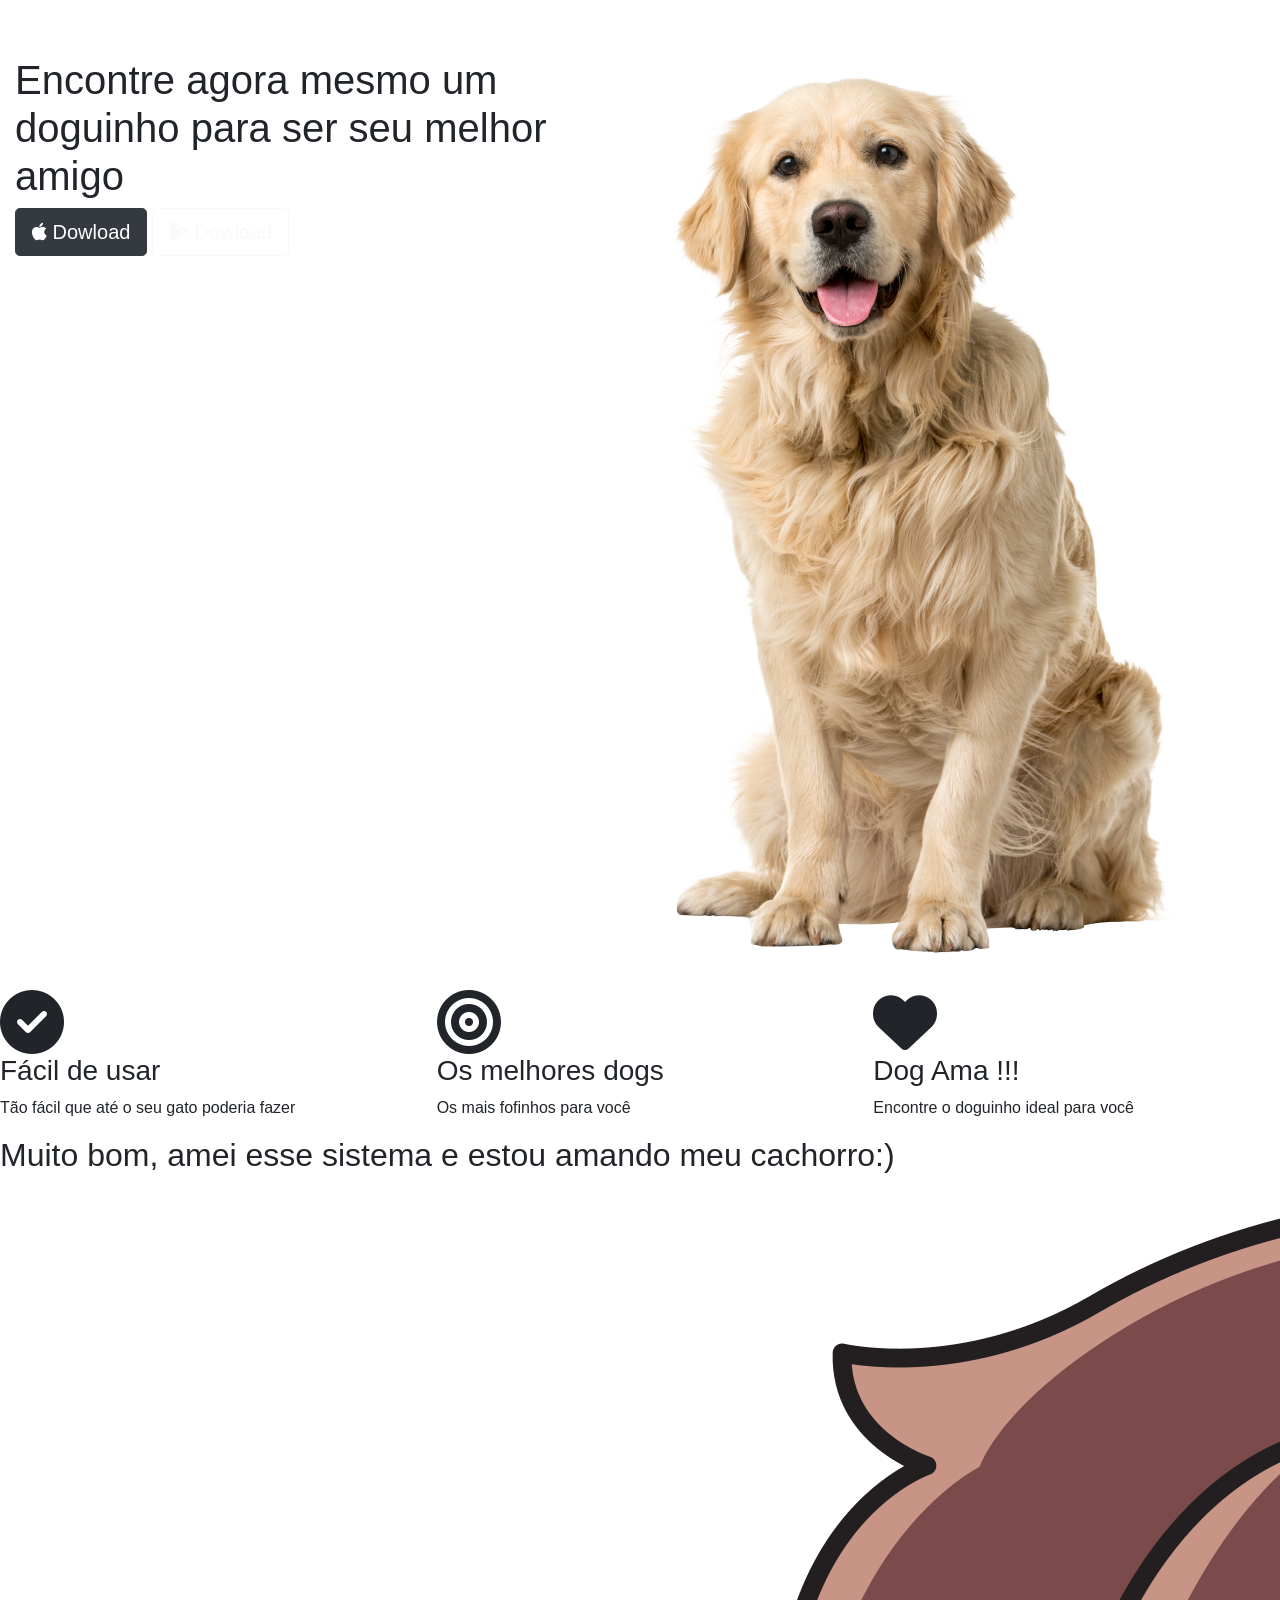
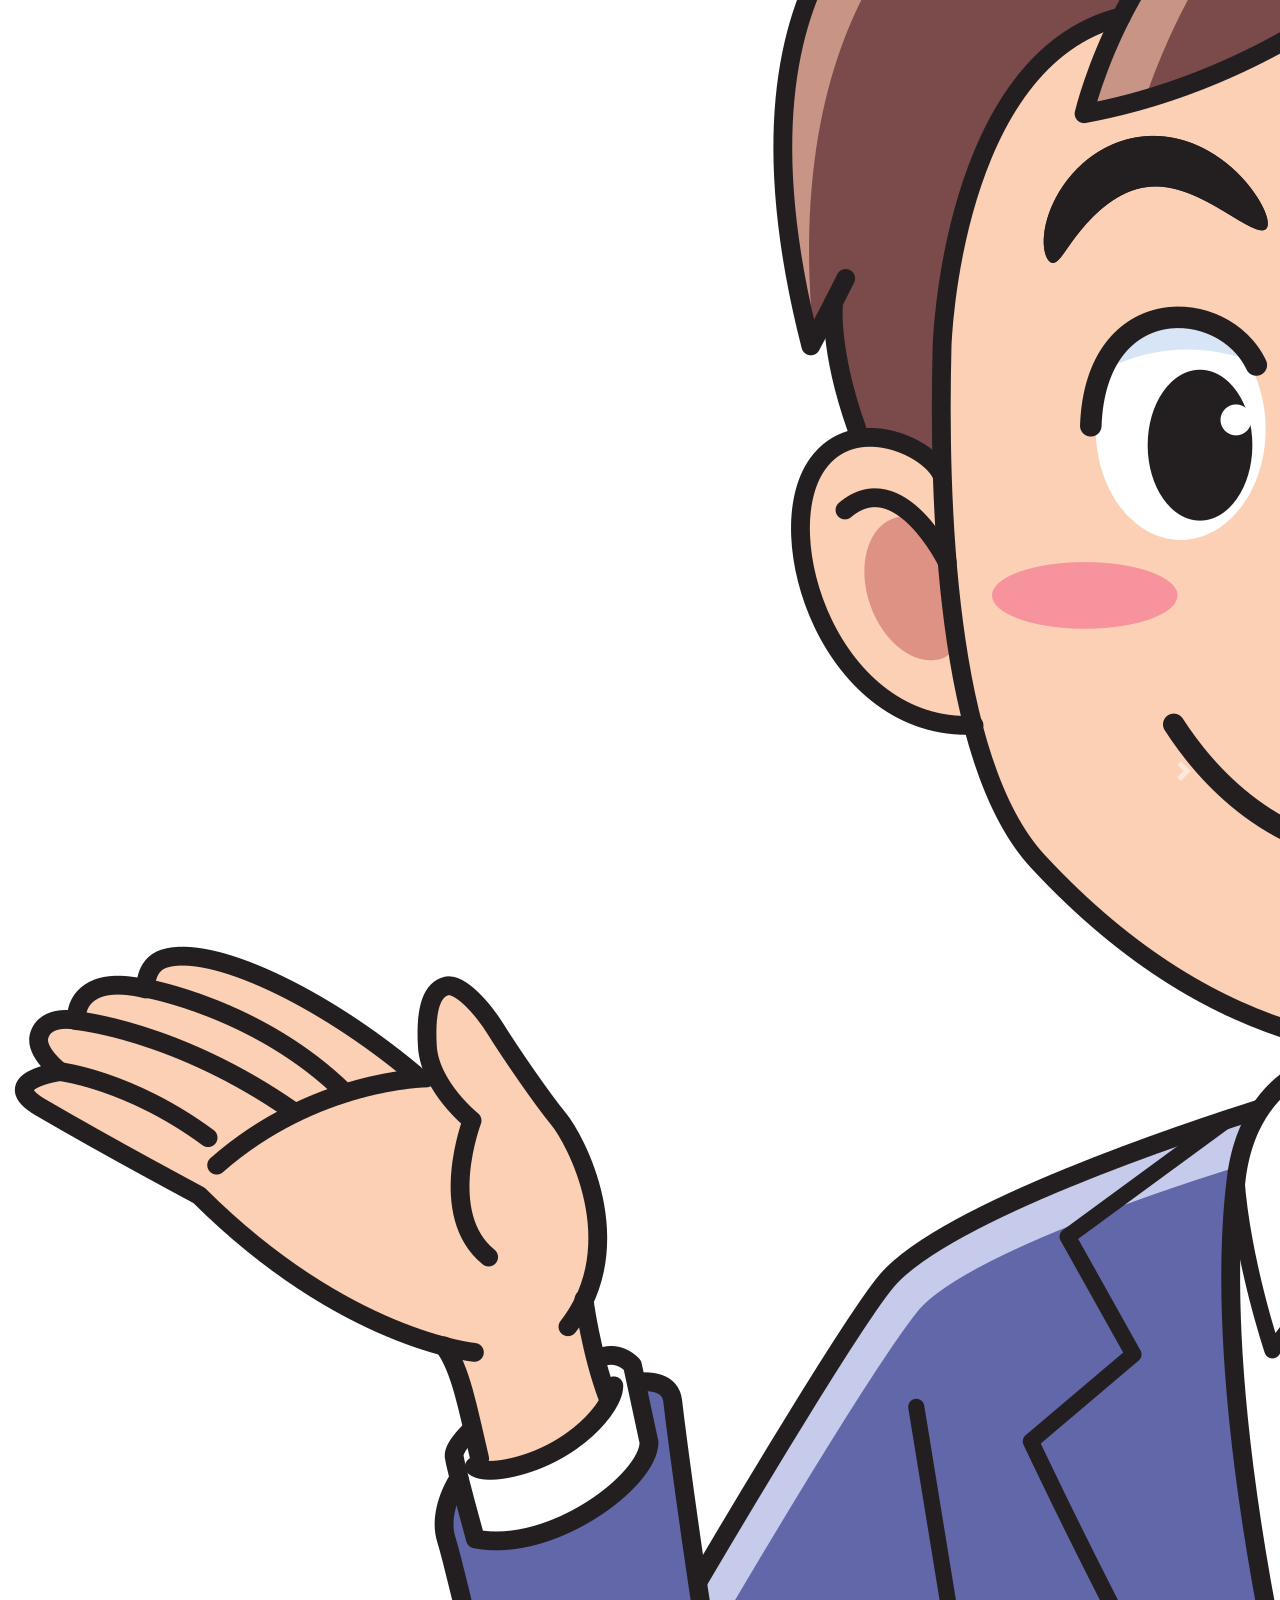
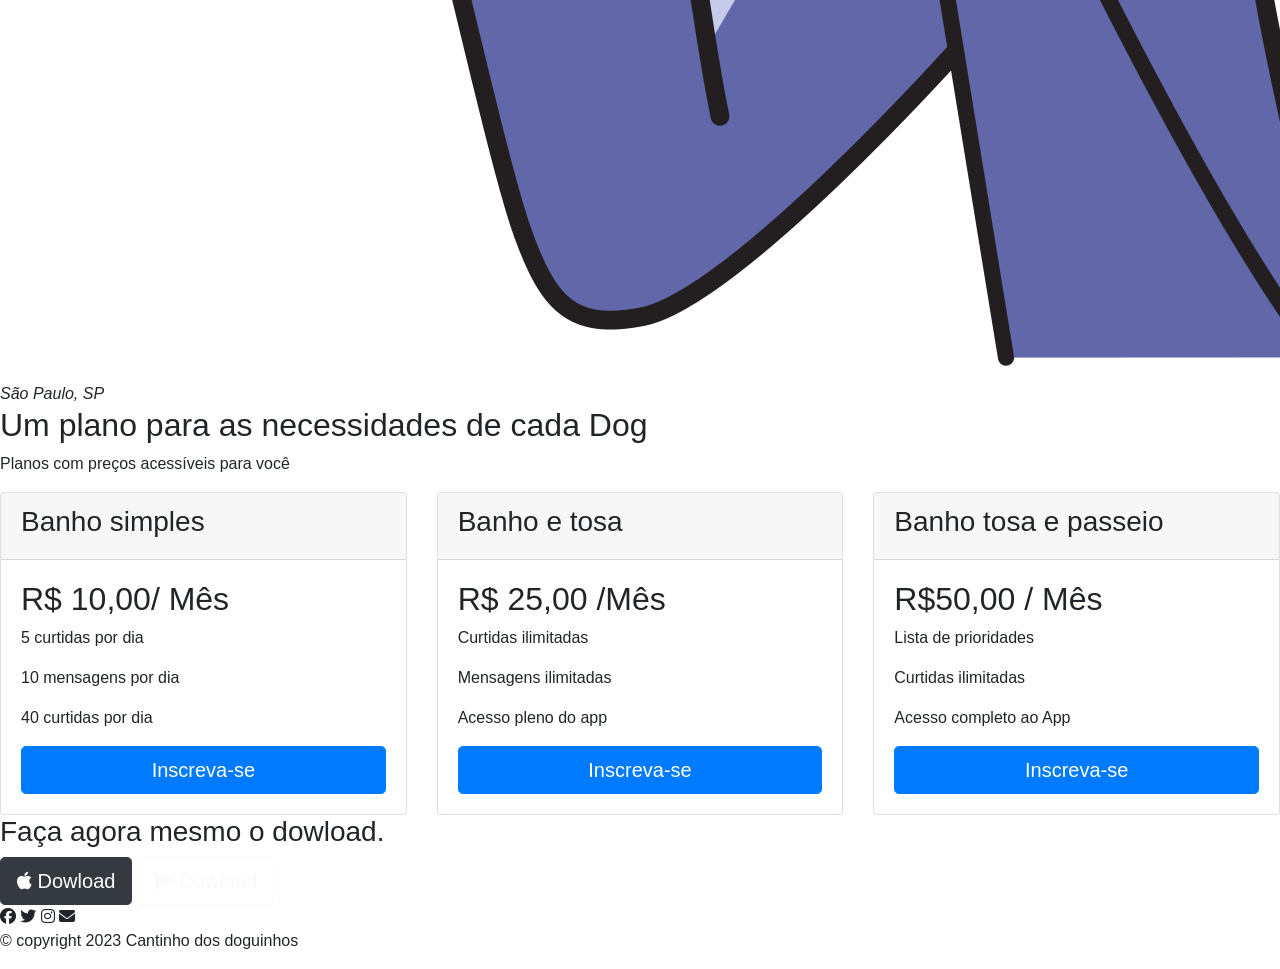
==== index.html @ e95bb83a "Add files via upload" ====
<!doctype html>
<html lang="pt-br">
  <head>
       <!--Google fontes-->
   <link rel="preconnect" href="https://fonts.googleapis.com">
   <link rel="preconnect" href="https://fonts.gstatic.com" crossorigin>
   <link href="https://fonts.googleapis.com/css2?family=Dancing+Script:wght@700&family=Montserrat:wght@100&family=Ubuntu:wght@300&display=swap" rel="stylesheet">
   
   <!--Fonte ícones-->
   <link rel="stylesheet" href="https://cdnjs.cloudflare.com/ajax/libs/font-awesome/6.3.0/css/all.min.css"/>


    <meta charset="utf-8"/>
    

    <link rel="stylesheet" href="https://cdn.jsdelivr.net/npm/bootstrap@4.5.3/dist/css/bootstrap.min.css" integrity="sha384-TX8t27EcRE3e/ihU7zmQxVncDAy5uIKz4rEkgIXeMed4M0jlfIDPvg6uqKI2xXr2" crossorigin="anonymous" />
    <!--Favicons-->
    <link rel="shortcut icon" href="./CSS/favicon (6).ico"/>
    <!--fim-->

    <title>Cantinho dos Doguinhos</title>
  </head>
  <body>
    <header id="title">
      <div class="container-fluid"> 
      <link rel="stylesheet" href="css/style.css">
      
      <!--navbar-->
        <nav class="navbar navbar-expand-lg navbar-dark">
         <a class="navbar-brand" href="#"> Cantinho dos Doguinhos  </a>
         <button class="navbar-toggler" type="button" data-toggle="collapse" data-target="#navbarTogglerDemo01" aria-controls="navbarTogglerDemo01" aria-expanded="false" aria-label="Toggle navigation">
            <span class="navbar-toggler-icon"></span>
          </button>
      
          <div class="collapse navbar-collapse" id="navbarTogglerDemo01">
    
                            
                      <ul class="navbar-nav ml-auto">
                             <li class="Nav-item">                     
                                 <a class="nav-link" href="#Footer"> Contato   </a>          
                             </li> 
                             
                             <li class="Nav-item">                     
                                 <a class="nav-link" href="#Pricing"> Planos </a>          
                             </li> 
                             
                             <li class="Nav-item">                     
                                  <a class="nav-link" href="#Cta"> Dowload  </a>          
                             </li> 
                            
                      </ul>
            </div>
        </nav>
        <!--fim navbar-->

        <!--Title-->
           <div class="row">
            <div class="col-lg-6">
              <h1> Encontre agora mesmo um doguinho para ser seu melhor amigo</h1>
              <button type="button"class="Dowload-button btn btn-dark btn-lg"> <i class="fa-brands fa-apple">  </i> Dowload</button>
              <button type="button"class="Dowload-button btn btn-outline-light btn-lg"><i class="fa-brands fa-google-play"></i> Dowload</button>
          </div>
          <figure class="col-lg-6">
            
             <img class = "title-img" src="./img/pngwing.com (16).png" alt="filhote Olhando para frente" />
             
     
          </figure>
         </div>
         <!--fim Title-->

     </header>
     
      <!--meio-->
          <section id="Features">
                   <div class="row"> 
            
                            <div class="feature-box col-lg-4"> 
                                    <i class=" icon fa-solid fa-circle-check fa-4x"></i>
                                    <h3> Fácil de usar</h3>
                                    <p> Tão fácil que até o seu gato poderia fazer</p>
                   </div>

             
                   <div class="feature-box col-lg-4"> 
                                     <i class=" icon fa-solid fa-bullseye fa-4x"></i>
                                     <h3> Os melhores dogs</h3>
                                     <p> Os mais fofinhos para você</p>
                   </div>

             
                   <div class="feature-box col-lg-4">
                                     <i class=" icon fa-solid fa-heart fa-4x"></i> 
                                     <h3> Dog Ama !!!</h3>
                                     <p> Encontre o doguinho ideal para você</p>
          </section>
                   </div>
                   </div>
       <!--Fim do meio-->

          <!--carousel-->
           <section id="Testimonials">
               <div id="testimonial-carousel" class="carousel slide" data-ride="carousel">
                    <div class="carousel-inner">
                    <div class="carousel-item active">
                     <h2> Muito bom, amei esse sistema e estou amando meu cachorro:)</h2>
                     <img class="testimonial-image" src="img/Perfil1.png" alt="Foto homem de terno" />
                     <em> São Paulo, SP</em>
                    </div>
                    <div class="carousel-item">
                     <h2> Simplesmente fantástico! </h2>
                      <img class="testimonial-image" src="img/perfil2.png" alt="Foto Mulher com a mão na boca" />
                       <em> São Paulo, SP</em>
                    </div>
                   
                  </div>

                  <a class="carousel-control-prev" href="#testimonial-carousel" role="button" data-slide="prev">
                    <span class="carousel-control-prev-icon" aria-hidden="true"></span>
                    
                  </a>
                  <a class="carousel-control-next" href="#testimonial-carousel" role="button" data-slide="next">
                    <span class="carousel-control-next-icon"></span>
                    
                  </a>
               </div>

            </section>

                <!--Fim carousel-->

     
     <section id="Pricing">
        <h2> Um plano para as necessidades de cada Dog </h2>
        <p> Planos com preços acessíveis para você</p>

        
        <div class="row">
         <div class="pricing-column col-lg-4 col-md-6"> 
            <div class= "card">
               <div class= "card-header">
                  <h3> Banho simples</h3>
                   
               </div>
               
               <div class= "card-body">
                  <h2> R$ 10,00/ Mês</h2>
                  <p>5 curtidas por dia</p>
                  <p>10 mensagens por dia</p>
                  <p>40 curtidas por dia</p>
                  <button type="button" class="btn btn-lg btn-block btn-primary"> Inscreva-se</button>
               </div>
               
             
               
           </div>

         </div>

         <div class="pricing-column col-lg-4 col-md-6"> 

            <div class= "card">
             <div class= "card-header">
                <h3> Banho e tosa  </h3>
                 
             </div>
             
             <div class= "card-body">
                <h2> R$ 25,00 /Mês</h2>
                <p> Curtidas ilimitadas</p>
                <p> Mensagens ilimitadas</p>
                <p> Acesso pleno do app</p>
                <button type="button" class="btn btn-primary btn-lg btn-block"> Inscreva-se</button>
                 
             </div>
             
           
             
         </div>

         </div>

         <div class="pricing-column col-lg-4 col-md-12">
            <div class= "card">
             <div class= "card-header">
                <h3> Banho tosa e passeio</h3>
                 
             </div>
             
             <div class= "card-body">
                
                <h2>R$50,00 / Mês</h2>
                <p> Lista de prioridades</p>
                <p> Curtidas ilimitadas</p>
                <p> Acesso completo ao App</p>
                <button type="button" class="btn btn-primary btn-lg btn-block"> Inscreva-se</button>
                 
             </div>
             
           
             
          </div>

         </div>

   
   
   

        </div>
        
    

     

        
        

        
       


         


     </section>

     <section id="Cta">
        <h3 class="cta-heading"> Faça agora mesmo o dowload. </h3>
        <button type="button" class="Dowload-button btn btn-dark btn-lg"> <i class="fa-brands fa-apple">  </i> Dowload
         
      </button>
        <button type="button" class="Dowload-button btn btn-outline-light btn-lg"><i class="fa-brands fa-google-play"></i> Dowload
      
      </button>


     </section>

     <footer id="Footer"> 
       <!--Ícones das redes sociais-->
       
        
       <i class="Social-icon fa-brands fa-facebook" > </i>
      
       <i class="Social-icon fa-brands fa-twitter">  </i>

       <i class="Social-icon fa-brands fa-instagram"></i>

       <i class="Social-icon fa-solid fa-envelope">  </i>
               
          

      </section>

       <!--Fim ícones das redes sociais-->

        <p> © copyright 2023 Cantinho dos doguinhos</p>
     </footer>

    <script src="https://code.jquery.com/jquery-3.5.1.slim.min.js" integrity="sha384-DfXdz2htPH0lsSSs5nCTpuj/zy4C+OGpamoFVy38MVBnE+IbbVYUew+OrCXaRkfj" crossorigin="anonymous"></script>
    <script src="https://cdn.jsdelivr.net/npm/bootstrap@4.5.3/dist/js/bootstrap.bundle.min.js" integrity="sha384-ho+j7jyWK8fNQe+A12Hb8AhRq26LrZ/JpcUGGOn+Y7RsweNrtN/tE3MoK7ZeZDyx" crossorigin="anonymous"></script>

  
  </body>
</html>
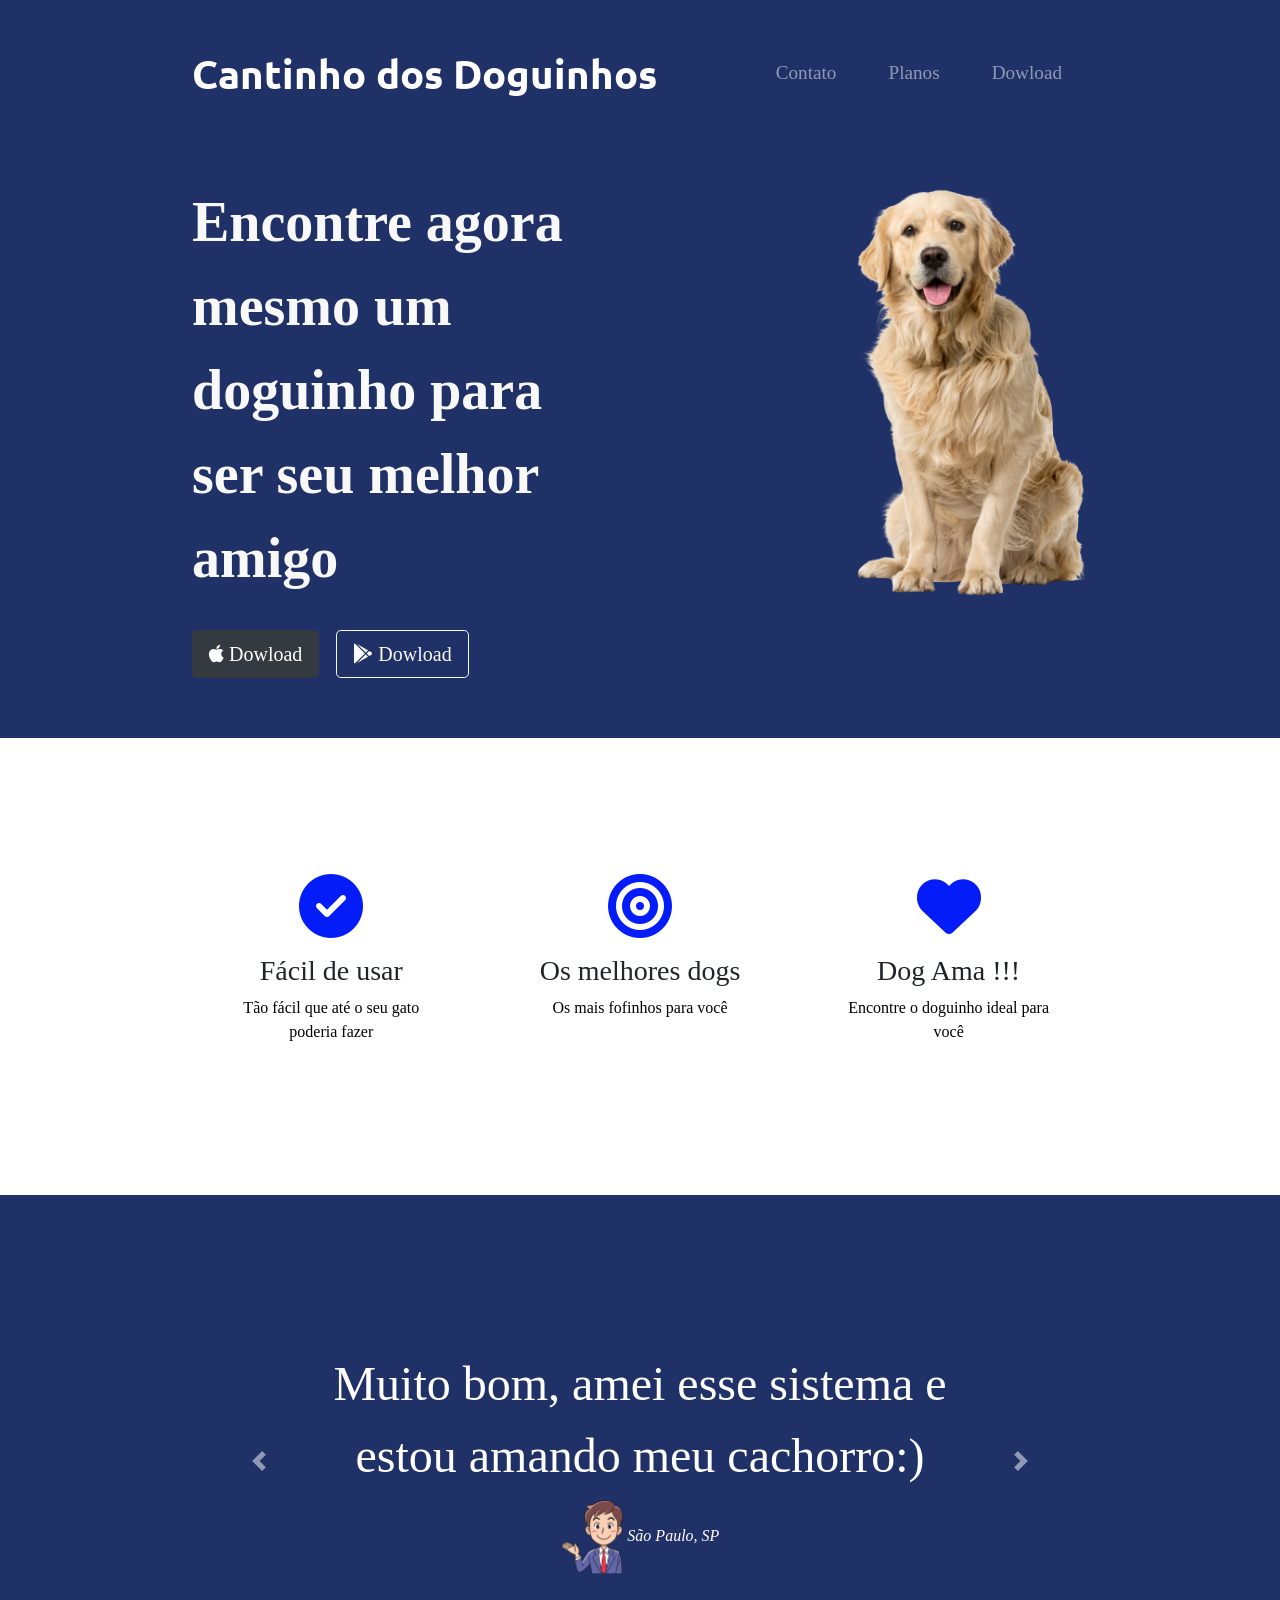
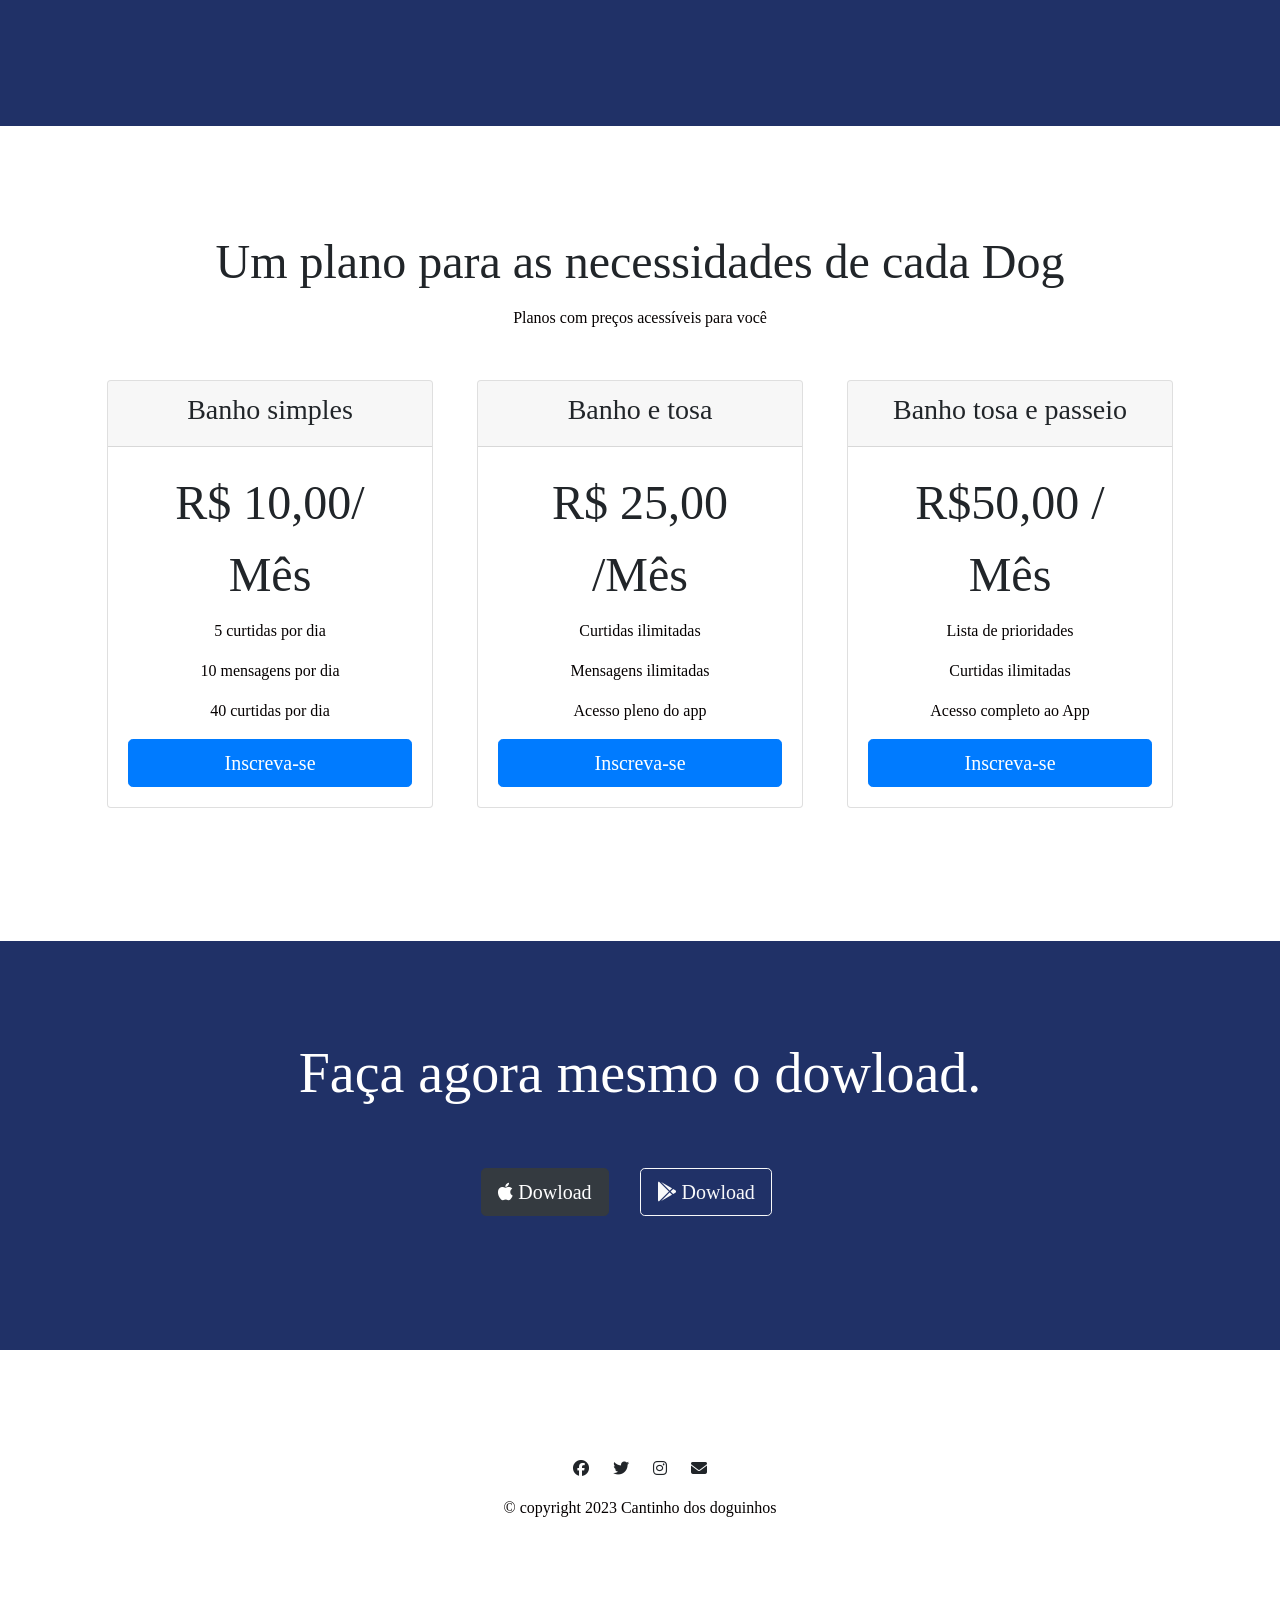
==== commit 6fbf0dc1: "Update index.html" ====
--- a/index.html
+++ b/index.html
@@ -23,7 +23,7 @@
   <body>
     <header id="title">
       <div class="container-fluid"> 
-      <link rel="stylesheet" href="css/style.css">
+      <link rel="stylesheet" href="Css/style.css">
       
       <!--navbar-->
         <nav class="navbar navbar-expand-lg navbar-dark">
@@ -263,4 +263,4 @@
 
   
   </body>
-</html> +</html> 
--- a/Css/style.css
+++ b/Css/style.css
@@ -0,0 +1,198 @@
+body {
+    font-family: "Montserrat";
+}
+
+
+
+
+h1 {
+     font-family: 'Montserrat-Black, sans-serif';
+     font-size: 3.5rem;
+     line-height: 1.5;
+     font-weight: 900;
+     color: rgb(249, 248, 248);
+
+}
+
+h2 {
+    font-family:"Montserrat-bold";
+    font-size: 3rem;
+    line-height: 1.5;
+}
+
+h3 {
+    font-family: "Montserrat-bold";
+
+}
+
+p {
+    font-family: "Montserrat-bold";
+    color: #050000;
+}
+
+
+
+#title {
+    background-color:rgb(32, 49, 103)				
+
+}
+.container-fluid {
+    padding: 3% 15%;
+}
+
+.navbar-brand {
+    font-family: "ubuntu";
+    font-size: 2.5rem;
+    font-weight: bold;
+}
+
+
+/* Navigartion bar */
+.navbar {
+    padding: 0 0 4.5rem;
+}
+
+.Nav-item {
+   
+    padding: 0 18px;
+}
+
+.nav-link {
+
+    font-size: 1.2rem;
+    font-family: 'Unbounded', cursive;
+
+}
+
+/* Img title */
+
+.title-img {
+     width: 55%;
+     position: absolute;
+     right: 0%;
+}
+
+/* Meio features section */
+
+#Features {
+    padding: 7% 15%;
+    background-color: #fff;
+    z-index: 1;
+    position: relative;   
+}
+
+.feature-box {
+    text-align: center;
+    padding: 5%;
+}
+ 
+.icon {
+    color:#041cf7	;
+    margin-bottom: 1rem;
+}
+
+.icon:hover {
+    color:#041189	;
+}
+
+/*Testimonials section*/
+
+#Testimonials {
+    padding: 7% 15%;
+    text-align: center;
+    background-color: rgb(32, 49, 103)	;
+    color: #fff;
+}
+
+.testimonial-image {
+    width: 10%;
+     
+}
+
+.carousel-item {
+    padding: 7% 15%;
+}
+
+
+
+
+/* Pricing section */
+#Pricing  {
+
+    padding: 100px;
+    text-align: center;
+
+
+}
+/* FIM  Pricing section */
+
+.pricing-column {
+    padding: 3% 2%;
+}
+
+/* CTA SEÇÃO */
+
+#Cta {
+    
+    background-color:rgb(32, 49, 103);
+    color: #fff;
+    padding: 7% 15%;
+    text-align: center;
+    
+}
+
+.cta-heading {
+    font-family: 'monteserrat-Black';
+    font-size: 3.5rem;
+    line-height: 1.5;
+    text-align: center;
+}
+
+/*botões de dowloads dentro da seção */
+
+.Dowload-button {
+    margin: 5% 3% 5% 0;
+    }
+
+/* FIM CTA SEÇÃO */
+
+/* Seção Footer */
+
+#Footer {
+    padding: 7% 15%;
+    text-align: center;
+
+}
+
+.Social-icon {
+    margin: 20px 10px;
+
+}
+
+/* Fim Seção Footer */
+
+
+
+
+
+
+/* Site responsivo */
+
+@media (max-width: 1028px) {
+    #title {
+        text-align: center;
+}
+    .title-img {
+        position: static;
+    }
+}
+/* Fim Site responsivo */
+
+
+
+
+
+
+
+/* footer rodapé */
+
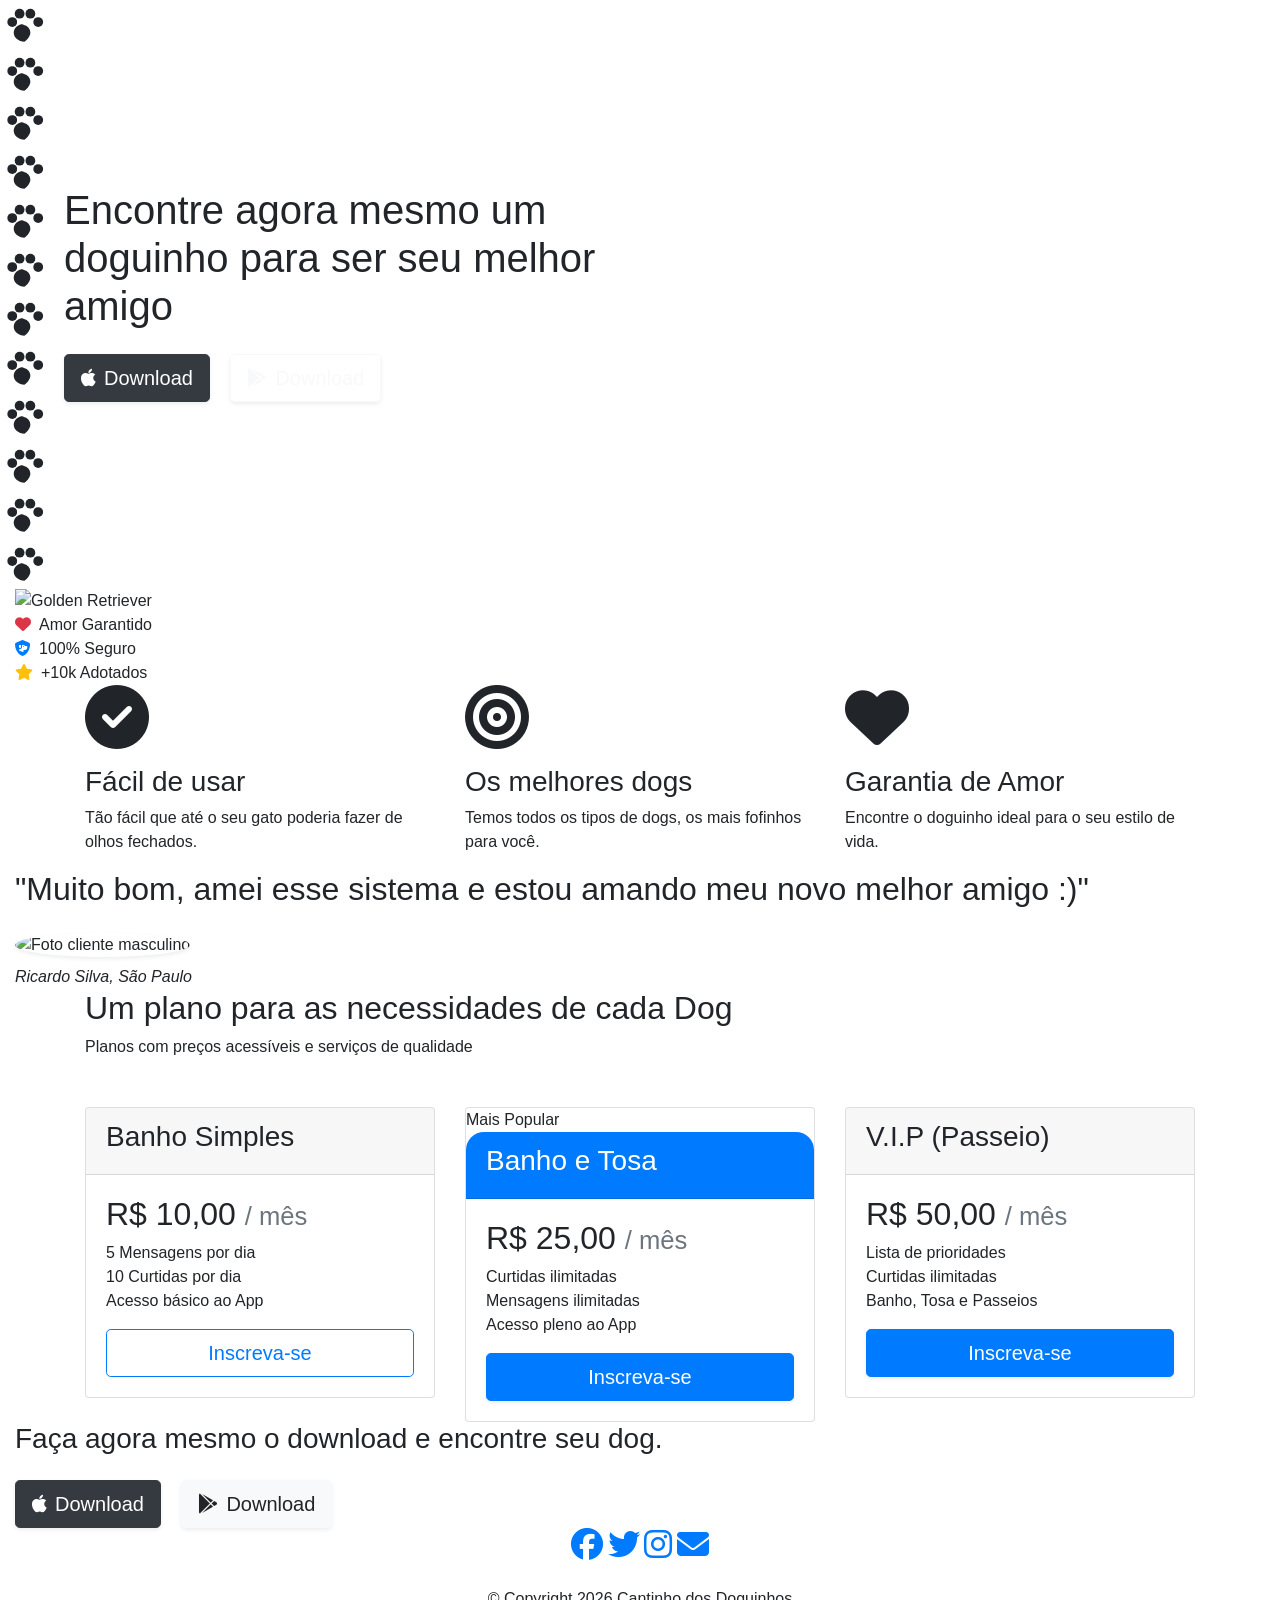
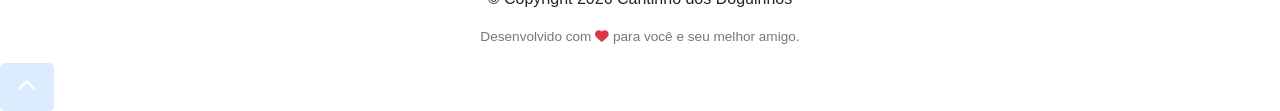
==== commit 0d45b74d: "Add files via upload" ====
--- a/index.html
+++ b/index.html
@@ -1,266 +1,493 @@
 <!doctype html>
 <html lang="pt-br">
-  <head>
-       <!--Google fontes-->
+
+<head>
+   <!-- Google fonts -->
    <link rel="preconnect" href="https://fonts.googleapis.com">
    <link rel="preconnect" href="https://fonts.gstatic.com" crossorigin>
-   <link href="https://fonts.googleapis.com/css2?family=Dancing+Script:wght@700&family=Montserrat:wght@100&family=Ubuntu:wght@300&display=swap" rel="stylesheet">
-   
-   <!--Fonte ícones-->
-   <link rel="stylesheet" href="https://cdnjs.cloudflare.com/ajax/libs/font-awesome/6.3.0/css/all.min.css"/>
-
-
-    <meta charset="utf-8"/>
-    
-
-    <link rel="stylesheet" href="https://cdn.jsdelivr.net/npm/bootstrap@4.5.3/dist/css/bootstrap.min.css" integrity="sha384-TX8t27EcRE3e/ihU7zmQxVncDAy5uIKz4rEkgIXeMed4M0jlfIDPvg6uqKI2xXr2" crossorigin="anonymous" />
-    <!--Favicons-->
-    <link rel="shortcut icon" href="./CSS/favicon (6).ico"/>
-    <!--fim-->
-
-    <title>Cantinho dos Doguinhos</title>
-  </head>
-  <body>
-    <header id="title">
-      <div class="container-fluid"> 
-      <link rel="stylesheet" href="Css/style.css">
-      
-      <!--navbar-->
-        <nav class="navbar navbar-expand-lg navbar-dark">
-         <a class="navbar-brand" href="#"> Cantinho dos Doguinhos  </a>
-         <button class="navbar-toggler" type="button" data-toggle="collapse" data-target="#navbarTogglerDemo01" aria-controls="navbarTogglerDemo01" aria-expanded="false" aria-label="Toggle navigation">
-            <span class="navbar-toggler-icon"></span>
-          </button>
-      
-          <div class="collapse navbar-collapse" id="navbarTogglerDemo01">
-    
-                            
-                      <ul class="navbar-nav ml-auto">
-                             <li class="Nav-item">                     
-                                 <a class="nav-link" href="#Footer"> Contato   </a>          
-                             </li> 
-                             
-                             <li class="Nav-item">                     
-                                 <a class="nav-link" href="#Pricing"> Planos </a>          
-                             </li> 
-                             
-                             <li class="Nav-item">                     
-                                  <a class="nav-link" href="#Cta"> Dowload  </a>          
-                             </li> 
-                            
-                      </ul>
-            </div>
-        </nav>
-        <!--fim navbar-->
-
-        <!--Title-->
-           <div class="row">
-            <div class="col-lg-6">
-              <h1> Encontre agora mesmo um doguinho para ser seu melhor amigo</h1>
-              <button type="button"class="Dowload-button btn btn-dark btn-lg"> <i class="fa-brands fa-apple">  </i> Dowload</button>
-              <button type="button"class="Dowload-button btn btn-outline-light btn-lg"><i class="fa-brands fa-google-play"></i> Dowload</button>
-          </div>
-          <figure class="col-lg-6">
-            
-             <img class = "title-img" src="./img/pngwing.com (16).png" alt="filhote Olhando para frente" />
-             
-     
-          </figure>
-         </div>
-         <!--fim Title-->
-
-     </header>
-     
-      <!--meio-->
-          <section id="Features">
-                   <div class="row"> 
-            
-                            <div class="feature-box col-lg-4"> 
-                                    <i class=" icon fa-solid fa-circle-check fa-4x"></i>
-                                    <h3> Fácil de usar</h3>
-                                    <p> Tão fácil que até o seu gato poderia fazer</p>
-                   </div>
-
-             
-                   <div class="feature-box col-lg-4"> 
-                                     <i class=" icon fa-solid fa-bullseye fa-4x"></i>
-                                     <h3> Os melhores dogs</h3>
-                                     <p> Os mais fofinhos para você</p>
-                   </div>
-
-             
-                   <div class="feature-box col-lg-4">
-                                     <i class=" icon fa-solid fa-heart fa-4x"></i> 
-                                     <h3> Dog Ama !!!</h3>
-                                     <p> Encontre o doguinho ideal para você</p>
-          </section>
-                   </div>
-                   </div>
-       <!--Fim do meio-->
-
-          <!--carousel-->
-           <section id="Testimonials">
-               <div id="testimonial-carousel" class="carousel slide" data-ride="carousel">
-                    <div class="carousel-inner">
-                    <div class="carousel-item active">
-                     <h2> Muito bom, amei esse sistema e estou amando meu cachorro:)</h2>
-                     <img class="testimonial-image" src="img/Perfil1.png" alt="Foto homem de terno" />
-                     <em> São Paulo, SP</em>
-                    </div>
-                    <div class="carousel-item">
-                     <h2> Simplesmente fantástico! </h2>
-                      <img class="testimonial-image" src="img/perfil2.png" alt="Foto Mulher com a mão na boca" />
-                       <em> São Paulo, SP</em>
-                    </div>
-                   
-                  </div>
-
-                  <a class="carousel-control-prev" href="#testimonial-carousel" role="button" data-slide="prev">
-                    <span class="carousel-control-prev-icon" aria-hidden="true"></span>
-                    
+   <link
+      href="https://fonts.googleapis.com/css2?family=Montserrat:wght@300;400;700;900&family=Ubuntu:wght@300;400;700&display=swap"
+      rel="stylesheet">
+
+   <!-- Font Awesome -->
+   <link rel="stylesheet" href="https://cdnjs.cloudflare.com/ajax/libs/font-awesome/6.4.0/css/all.min.css" />
+
+   <meta charset="utf-8" />
+   <meta name="viewport" content="width=device-width, initial-scale=1, shrink-to-fit=no">
+
+   <!-- Bootstrap CSS -->
+   <link rel="stylesheet" href="https://cdn.jsdelivr.net/npm/bootstrap@4.5.3/dist/css/bootstrap.min.css"
+      integrity="sha384-TX8t27EcRE3e/ihU7zmQxVncDAy5uIKz4rEkgIXeMed4M0jlfIDPvg6uqKI2xXr2" crossorigin="anonymous" />
+
+   <!-- Animate On Scroll (AOS) -->
+   <link href="https://unpkg.com/aos@2.3.1/dist/aos.css" rel="stylesheet">
+
+   <!-- Custom Style -->
+   <link rel="stylesheet" href="Css/style.css">
+
+   <!-- Favicon -->
+   <link rel="shortcut icon" href="./Css/favicon (6).ico" />
+
+   <title>Cantinho dos Doguinhos | Encontre seu melhor amigo</title>
+</head>
+
+<body>
+   <!-- Scroll Progress Bar -->
+   <div id="scroll-progress"></div>
+
+   <header id="title">
+      <div class="container-fluid">
+         <!-- Navbar -->
+         <nav class="navbar navbar-expand-lg navbar-dark fixed-top" id="main-nav">
+            <div class="container">
+               <a class="navbar-brand" href="#">
+                  <i class="fa-solid fa-paw mr-2"></i>Cantinho dos Doguinhos
+               </a>
+               <button class="navbar-toggler" type="button" data-toggle="collapse" data-target="#navbarTogglerDemo01"
+                  aria-controls="navbarTogglerDemo01" aria-expanded="false" aria-label="Toggle navigation">
+                  <span class="navbar-toggler-icon"></span>
+               </button>
+
+               <div class="collapse navbar-collapse" id="navbarTogglerDemo01">
+                  <ul class="navbar-nav ml-auto">
+                     <li class="nav-item">
+                        <a class="nav-link" href="#title">Home</a>
+                     </li>
+                     <li class="nav-item">
+                        <a class="nav-link" href="#Features">Destaques</a>
+                     </li>
+                     <li class="nav-item">
+                        <a class="nav-link" href="#Pricing">Planos</a>
+                     </li>
+                     <li class="nav-item">
+                        <a class="nav-link" href="#Cta">Download</a>
+                     </li>
+                     <li class="nav-item">
+                        <a class="nav-link" href="contato.html">Contato</a>
+                     </li>
+                  </ul>
+               </div>
+            </div>
+         </nav>
+         <!-- End Navbar -->
+
+         <!-- Title Section -->
+         <div class="row hero-section align-items-center">
+            <!-- Background Paw Trail -->
+            <div class="paw-trail">
+               <svg class="paw-print-trail p1" viewBox="0 0 100 100">
+                  <path fill="currentColor"
+                     d="M50 85c-12 0-22-8-22-18 0-8 6-15 14-17 2-1 5-1 7 1 8 2 13 8 13 16s-10 18-12 18z" />
+                  <circle fill="currentColor" cx="25" cy="45" r="10" />
+                  <circle fill="currentColor" cx="40" cy="28" r="10" />
+                  <circle fill="currentColor" cx="62" cy="28" r="10" />
+                  <circle fill="currentColor" cx="78" cy="45" r="10" />
+               </svg>
+               <svg class="paw-print-trail p2" viewBox="0 0 100 100">
+                  <path fill="currentColor"
+                     d="M50 85c-12 0-22-8-22-18 0-8 6-15 14-17 2-1 5-1 7 1 8 2 13 8 13 16s-10 18-12 18z" />
+                  <circle fill="currentColor" cx="25" cy="45" r="10" />
+                  <circle fill="currentColor" cx="40" cy="28" r="10" />
+                  <circle fill="currentColor" cx="62" cy="28" r="10" />
+                  <circle fill="currentColor" cx="78" cy="45" r="10" />
+               </svg>
+               <svg class="paw-print-trail p3" viewBox="0 0 100 100">
+                  <path fill="currentColor"
+                     d="M50 85c-12 0-22-8-22-18 0-8 6-15 14-17 2-1 5-1 7 1 8 2 13 8 13 16s-10 18-12 18z" />
+                  <circle fill="currentColor" cx="25" cy="45" r="10" />
+                  <circle fill="currentColor" cx="40" cy="28" r="10" />
+                  <circle fill="currentColor" cx="62" cy="28" r="10" />
+                  <circle fill="currentColor" cx="78" cy="45" r="10" />
+               </svg>
+               <svg class="paw-print-trail p4" viewBox="0 0 100 100">
+                  <path fill="currentColor"
+                     d="M50 85c-12 0-22-8-22-18 0-8 6-15 14-17 2-1 5-1 7 1 8 2 13 8 13 16s-10 18-12 18z" />
+                  <circle fill="currentColor" cx="25" cy="45" r="10" />
+                  <circle fill="currentColor" cx="40" cy="28" r="10" />
+                  <circle fill="currentColor" cx="62" cy="28" r="10" />
+                  <circle fill="currentColor" cx="78" cy="45" r="10" />
+               </svg>
+               <svg class="paw-print-trail p5" viewBox="0 0 100 100">
+                  <path fill="currentColor"
+                     d="M50 85c-12 0-22-8-22-18 0-8 6-15 14-17 2-1 5-1 7 1 8 2 13 8 13 16s-10 18-12 18z" />
+                  <circle fill="currentColor" cx="25" cy="45" r="10" />
+                  <circle fill="currentColor" cx="40" cy="28" r="10" />
+                  <circle fill="currentColor" cx="62" cy="28" r="10" />
+                  <circle fill="currentColor" cx="78" cy="45" r="10" />
+               </svg>
+               <svg class="paw-print-trail p6" viewBox="0 0 100 100">
+                  <path fill="currentColor"
+                     d="M50 85c-12 0-22-8-22-18 0-8 6-15 14-17 2-1 5-1 7 1 8 2 13 8 13 16s-10 18-12 18z" />
+                  <circle fill="currentColor" cx="25" cy="45" r="10" />
+                  <circle fill="currentColor" cx="40" cy="28" r="10" />
+                  <circle fill="currentColor" cx="62" cy="28" r="10" />
+                  <circle fill="currentColor" cx="78" cy="45" r="10" />
+               </svg>
+               <svg class="paw-print-trail p7" viewBox="0 0 100 100">
+                  <path fill="currentColor"
+                     d="M50 85c-12 0-22-8-22-18 0-8 6-15 14-17 2-1 5-1 7 1 8 2 13 8 13 16s-10 18-12 18z" />
+                  <circle fill="currentColor" cx="25" cy="45" r="10" />
+                  <circle fill="currentColor" cx="40" cy="28" r="10" />
+                  <circle fill="currentColor" cx="62" cy="28" r="10" />
+                  <circle fill="currentColor" cx="78" cy="45" r="10" />
+               </svg>
+               <svg class="paw-print-trail p8" viewBox="0 0 100 100">
+                  <path fill="currentColor"
+                     d="M50 85c-12 0-22-8-22-18 0-8 6-15 14-17 2-1 5-1 7 1 8 2 13 8 13 16s-10 18-12 18z" />
+                  <circle fill="currentColor" cx="25" cy="45" r="10" />
+                  <circle fill="currentColor" cx="40" cy="28" r="10" />
+                  <circle fill="currentColor" cx="62" cy="28" r="10" />
+                  <circle fill="currentColor" cx="78" cy="45" r="10" />
+               </svg>
+               <svg class="paw-print-trail p9" viewBox="0 0 100 100">
+                  <path fill="currentColor"
+                     d="M50 85c-12 0-22-8-22-18 0-8 6-15 14-17 2-1 5-1 7 1 8 2 13 8 13 16s-10 18-12 18z" />
+                  <circle fill="currentColor" cx="25" cy="45" r="10" />
+                  <circle fill="currentColor" cx="40" cy="28" r="10" />
+                  <circle fill="currentColor" cx="62" cy="28" r="10" />
+                  <circle fill="currentColor" cx="78" cy="45" r="10" />
+               </svg>
+               <svg class="paw-print-trail p10" viewBox="0 0 100 100">
+                  <path fill="currentColor"
+                     d="M50 85c-12 0-22-8-22-18 0-8 6-15 14-17 2-1 5-1 7 1 8 2 13 8 13 16s-10 18-12 18z" />
+                  <circle fill="currentColor" cx="25" cy="45" r="10" />
+                  <circle fill="currentColor" cx="40" cy="28" r="10" />
+                  <circle fill="currentColor" cx="62" cy="28" r="10" />
+                  <circle fill="currentColor" cx="78" cy="45" r="10" />
+               </svg>
+               <svg class="paw-print-trail p11" viewBox="0 0 100 100">
+                  <path fill="currentColor"
+                     d="M50 85c-12 0-22-8-22-18 0-8 6-15 14-17 2-1 5-1 7 1 8 2 13 8 13 16s-10 18-12 18z" />
+                  <circle fill="currentColor" cx="25" cy="45" r="10" />
+                  <circle fill="currentColor" cx="40" cy="28" r="10" />
+                  <circle fill="currentColor" cx="62" cy="28" r="10" />
+                  <circle fill="currentColor" cx="78" cy="45" r="10" />
+               </svg>
+               <svg class="paw-print-trail p12" viewBox="0 0 100 100">
+                  <path fill="currentColor"
+                     d="M50 85c-12 0-22-8-22-18 0-8 6-15 14-17 2-1 5-1 7 1 8 2 13 8 13 16s-10 18-12 18z" />
+                  <circle fill="currentColor" cx="25" cy="45" r="10" />
+                  <circle fill="currentColor" cx="40" cy="28" r="10" />
+                  <circle fill="currentColor" cx="62" cy="28" r="10" />
+                  <circle fill="currentColor" cx="78" cy="45" r="10" />
+               </svg>
+            </div>
+
+            <div class="col-lg-6" data-aos="fade-right">
+               <h1>Encontre agora mesmo um doguinho para ser seu melhor amigo</h1>
+               <div class="hero-btns mt-4">
+                  <a href="https://www.apple.com/app-store/" target="_blank"
+                     class="Download-button btn btn-dark btn-lg shadow-sm">
+                     <i class="fa-brands fa-apple mr-2"></i>Download
                   </a>
-                  <a class="carousel-control-next" href="#testimonial-carousel" role="button" data-slide="next">
-                    <span class="carousel-control-next-icon"></span>
-                    
+                  <a href="https://play.google.com/store/games" target="_blank"
+                     class="Download-button btn btn-outline-light btn-lg shadow-sm ml-sm-3">
+                     <i class="fa-brands fa-google-play mr-2"></i>Download
                   </a>
                </div>
-
-            </section>
-
-                <!--Fim carousel-->
-
-     
-     <section id="Pricing">
-        <h2> Um plano para as necessidades de cada Dog </h2>
-        <p> Planos com preços acessíveis para você</p>
-
-        
-        <div class="row">
-         <div class="pricing-column col-lg-4 col-md-6"> 
-            <div class= "card">
-               <div class= "card-header">
-                  <h3> Banho simples</h3>
-                   
-               </div>
-               
-               <div class= "card-body">
-                  <h2> R$ 10,00/ Mês</h2>
-                  <p>5 curtidas por dia</p>
-                  <p>10 mensagens por dia</p>
-                  <p>40 curtidas por dia</p>
-                  <button type="button" class="btn btn-lg btn-block btn-primary"> Inscreva-se</button>
-               </div>
-               
-             
-               
-           </div>
-
-         </div>
-
-         <div class="pricing-column col-lg-4 col-md-6"> 
-
-            <div class= "card">
-             <div class= "card-header">
-                <h3> Banho e tosa  </h3>
-                 
-             </div>
-             
-             <div class= "card-body">
-                <h2> R$ 25,00 /Mês</h2>
-                <p> Curtidas ilimitadas</p>
-                <p> Mensagens ilimitadas</p>
-                <p> Acesso pleno do app</p>
-                <button type="button" class="btn btn-primary btn-lg btn-block"> Inscreva-se</button>
-                 
-             </div>
-             
-           
-             
-         </div>
-
-         </div>
-
-         <div class="pricing-column col-lg-4 col-md-12">
-            <div class= "card">
-             <div class= "card-header">
-                <h3> Banho tosa e passeio</h3>
-                 
-             </div>
-             
-             <div class= "card-body">
-                
-                <h2>R$50,00 / Mês</h2>
-                <p> Lista de prioridades</p>
-                <p> Curtidas ilimitadas</p>
-                <p> Acesso completo ao App</p>
-                <button type="button" class="btn btn-primary btn-lg btn-block"> Inscreva-se</button>
-                 
-             </div>
-             
-           
-             
-          </div>
-
-         </div>
-
-   
-   
-   
-
-        </div>
-        
-    
-
-     
-
-        
-        
-
-        
-       
-
-
-         
-
-
-     </section>
-
-     <section id="Cta">
-        <h3 class="cta-heading"> Faça agora mesmo o dowload. </h3>
-        <button type="button" class="Dowload-button btn btn-dark btn-lg"> <i class="fa-brands fa-apple">  </i> Dowload
-         
-      </button>
-        <button type="button" class="Dowload-button btn btn-outline-light btn-lg"><i class="fa-brands fa-google-play"></i> Dowload
-      
-      </button>
-
-
-     </section>
-
-     <footer id="Footer"> 
-       <!--Ícones das redes sociais-->
-       
-        
-       <i class="Social-icon fa-brands fa-facebook" > </i>
-      
-       <i class="Social-icon fa-brands fa-twitter">  </i>
-
-       <i class="Social-icon fa-brands fa-instagram"></i>
-
-       <i class="Social-icon fa-solid fa-envelope">  </i>
-               
-          
-
-      </section>
-
-       <!--Fim ícones das redes sociais-->
-
-        <p> © copyright 2023 Cantinho dos doguinhos</p>
-     </footer>
-
-    <script src="https://code.jquery.com/jquery-3.5.1.slim.min.js" integrity="sha384-DfXdz2htPH0lsSSs5nCTpuj/zy4C+OGpamoFVy38MVBnE+IbbVYUew+OrCXaRkfj" crossorigin="anonymous"></script>
-    <script src="https://cdn.jsdelivr.net/npm/bootstrap@4.5.3/dist/js/bootstrap.bundle.min.js" integrity="sha384-ho+j7jyWK8fNQe+A12Hb8AhRq26LrZ/JpcUGGOn+Y7RsweNrtN/tE3MoK7ZeZDyx" crossorigin="anonymous"></script>
-
-  
-  </body>
-</html> 
+            </div>
+            <div class="col-lg-6 hero-img-container" data-aos="fade-left">
+               <img class="title-img img-fluid" src="./img/pngwing.com (16).png" alt="Golden Retriever" />
+               <div class="floating-badge badge-1"><i class="fa-solid fa-heart text-danger mr-2"></i>Amor Garantido
+               </div>
+               <div class="floating-badge badge-2"><i class="fa-solid fa-shield-dog text-primary mr-2"></i>100% Seguro
+               </div>
+               <div class="floating-badge badge-3"><i class="fa-solid fa-star text-warning mr-2"></i>+10k Adotados</div>
+            </div>
+         </div>
+         <!-- End Title -->
+      </div>
+   </header>
+
+   <!-- Features Section -->
+   <section id="Features" class="white-section">
+      <div class="container">
+         <div class="row">
+            <div class="feature-box col-lg-4" data-aos="zoom-in" data-aos-delay="100">
+               <i class="icon fa-solid fa-circle-check fa-4x mb-3"></i>
+               <h3 class="feature-title">Fácil de usar</h3>
+               <p>Tão fácil que até o seu gato poderia fazer de olhos fechados.</p>
+            </div>
+
+            <div class="feature-box col-lg-4" data-aos="zoom-in" data-aos-delay="200">
+               <i class="icon fa-solid fa-bullseye fa-4x mb-3"></i>
+               <h3 class="feature-title">Os melhores dogs</h3>
+               <p>Temos todos os tipos de dogs, os mais fofinhos para você.</p>
+            </div>
+
+            <div class="feature-box col-lg-4" data-aos="zoom-in" data-aos-delay="300">
+               <i class="icon fa-solid fa-heart fa-4x mb-3"></i>
+               <h3 class="feature-title">Garantia de Amor</h3>
+               <p>Encontre o doguinho ideal para o seu estilo de vida.</p>
+            </div>
+         </div>
+      </div>
+   </section>
+   <!-- End Features -->
+
+   <!-- Testimonials Section -->
+   <section id="Testimonials" class="colored-section">
+      <div id="testimonial-carousel" class="carousel slide" data-ride="carousel" data-interval="5000">
+         <div class="carousel-inner">
+            <div class="carousel-item active container-fluid">
+               <h2 class="testimonial-text">"Muito bom, amei esse sistema e estou amando meu novo melhor amigo :)"</h2>
+               <img class="testimonial-image rounded-circle shadow-sm mt-3" src="img/Perfil1.png"
+                  alt="Foto cliente masculino" />
+               <em class="d-block mt-2">Ricardo Silva, São Paulo</em>
+            </div>
+            <div class="carousel-item container-fluid">
+               <h2 class="testimonial-text">"Simplesmente fantástico! Achei o cachorrinho perfeito para minha família em
+                  minutos."</h2>
+               <img class="testimonial-image rounded-circle shadow-sm mt-3" src="img/perfil2.png"
+                  alt="Foto cliente feminina" />
+               <em class="d-block mt-2">Ana Paula, São Paulo</em>
+            </div>
+         </div>
+
+         <a class="carousel-control-prev" href="#testimonial-carousel" role="button" data-slide="prev">
+            <span class="carousel-control-prev-icon" aria-hidden="true"></span>
+         </a>
+         <a class="carousel-control-next" href="#testimonial-carousel" role="button" data-slide="next">
+            <span class="carousel-control-next-icon" aria-hidden="true"></span>
+         </a>
+      </div>
+   </section>
+   <!-- End Testimonials -->
+
+   <!-- Pricing Section -->
+   <section id="Pricing" class="white-section">
+      <div class="container">
+         <h2 class="section-heading">Um plano para as necessidades de cada Dog</h2>
+         <p class="section-subheading mb-5">Planos com preços acessíveis e serviços de qualidade</p>
+
+         <div class="row">
+            <div class="pricing-column col-lg-4 col-md-6" data-aos="fade-up" data-aos-delay="100">
+               <div class="card shadow-hover">
+                  <div class="card-header">
+                     <h3>Banho Simples</h3>
+                  </div>
+                  <div class="card-body d-flex flex-column">
+                     <h2 class="price-text">R$ 10,00 <small class="text-muted">/ mês</small></h2>
+                     <ul class="pricing-list list-unstyled">
+                        <li>5 Mensagens por dia</li>
+                        <li>10 Curtidas por dia</li>
+                        <li>Acesso básico ao App</li>
+                     </ul>
+                     <button type="button" class="btn btn-lg btn-block btn-outline-primary mt-auto" data-toggle="modal"
+                        data-target="#adoptionModal" data-plan="Banho Simples">Inscreva-se</button>
+                  </div>
+               </div>
+            </div>
+
+            <div class="pricing-column col-lg-4 col-md-6" data-aos="fade-up" data-aos-delay="200">
+               <div class="card shadow-hover card-recommended">
+                  <div class="badge-recommended">Mais Popular</div>
+                  <div class="card-header bg-primary text-white" style="border-radius: 18px 18px 0 0;">
+                     <h3 class="text-white">Banho e Tosa</h3>
+                  </div>
+                  <div class="card-body d-flex flex-column">
+                     <h2 class="price-text">R$ 25,00 <small class="text-muted">/ mês</small></h2>
+                     <ul class="pricing-list list-unstyled">
+                        <li>Curtidas ilimitadas</li>
+                        <li>Mensagens ilimitadas</li>
+                        <li>Acesso pleno ao App</li>
+                     </ul>
+                     <button type="button" class="btn btn-primary btn-lg btn-block mt-auto shadow-sm"
+                        data-toggle="modal" data-target="#adoptionModal" data-plan="Banho e Tosa">Inscreva-se</button>
+                  </div>
+               </div>
+            </div>
+
+            <div class="pricing-column col-lg-4 col-md-12" data-aos="fade-up" data-aos-delay="300">
+               <div class="card shadow-hover">
+                  <div class="card-header">
+                     <h3>V.I.P (Passeio)</h3>
+                  </div>
+                  <div class="card-body d-flex flex-column">
+                     <h2 class="price-text">R$ 50,00 <small class="text-muted">/ mês</small></h2>
+                     <ul class="pricing-list list-unstyled">
+                        <li>Lista de prioridades</li>
+                        <li>Curtidas ilimitadas</li>
+                        <li>Banho, Tosa e Passeios</li>
+                     </ul>
+                     <button type="button" class="btn btn-primary btn-lg btn-block mt-auto shadow-sm"
+                        data-toggle="modal" data-target="#adoptionModal"
+                        data-plan="V.I.P (Passeio)">Inscreva-se</button>
+                  </div>
+               </div>
+            </div>
+         </div>
+      </div>
+   </section>
+
+   <!-- Call to Action Section -->
+   <section id="Cta" class="colored-section">
+      <div class="container-fluid" data-aos="zoom-in">
+         <h3 class="cta-heading">Faça agora mesmo o download e encontre seu dog.</h3>
+         <div class="cta-btns mt-4">
+            <a href="https://www.apple.com/app-store/" target="_blank"
+               class="Download-button btn btn-dark btn-lg shadow-sm">
+               <i class="fa-brands fa-apple mr-2"></i>Download
+            </a>
+            <a href="https://play.google.com/store/games" target="_blank"
+               class="Download-button btn btn-light btn-lg shadow-sm ml-sm-3">
+               <i class="fa-brands fa-google-play mr-2"></i>Download
+            </a>
+         </div>
+      </div>
+   </section>
+
+   <!-- Footer Section -->
+   <footer id="Footer" class="white-section text-center">
+      <div class="container">
+         <div class="social-links mb-4">
+            <a href="#" class="social-icon-link"><i class="Social-icon fa-brands fa-facebook fa-2x"></i></a>
+            <a href="#" class="social-icon-link"><i class="Social-icon fa-brands fa-twitter fa-2x"></i></a>
+            <a href="#" class="social-icon-link"><i class="Social-icon fa-brands fa-instagram fa-2x"></i></a>
+            <a href="#" class="social-icon-link"><i class="Social-icon fa-solid fa-envelope fa-2x"></i></a>
+         </div>
+         <p class="copyright-text">© Copyright <span id="year"></span> Cantinho dos Doguinhos</p>
+         <p class="mt-2" style="font-size: 0.85rem; color: #777;">Desenvolvido com <i
+               class="fa-solid fa-heart text-danger pulse"></i> para você e seu melhor amigo.</p>
+      </div>
+   </footer>
+
+   <!-- Back to Top Button -->
+   <a id="back-to-top" href="#" class="btn btn-primary btn-lg back-to-top" role="button" title="Voltar ao topo">
+      <i class="fa-solid fa-chevron-up"></i>
+   </a>
+
+   <!-- Adoption Modal -->
+   <div class="modal fade" id="adoptionModal" tabindex="-1" aria-labelledby="adoptionModalLabel" aria-hidden="true">
+      <div class="modal-dialog modal-dialog-centered">
+         <div class="modal-content border-0 shadow-lg" style="border-radius: 25px;">
+            <div class="modal-header bg-primary text-white border-0 py-4" style="border-radius: 25px 25px 0 0;">
+               <h5 class="modal-title font-weight-bold" id="adoptionModalLabel"><i
+                     class="fa-solid fa-paw mr-2"></i>Inscrição no <span id="modal-plan-name">Plano</span></h5>
+               <button type="button" class="close text-white" data-dismiss="modal" aria-label="Close">
+                  <span aria-hidden="true">&times;</span>
+               </button>
+            </div>
+            <div class="modal-body p-4">
+               <form id="whatsappForm">
+                  <div class="form-group mb-3">
+                     <label class="font-weight-bold text-dark">Nome do Doguinho</label>
+                     <input type="text" class="form-control" id="dogName" placeholder="Ex: Rex, Mel..." required
+                        style="border-radius: 12px; padding: 12px;">
+                  </div>
+                  <div class="form-group mb-3">
+                     <label class="font-weight-bold text-dark">Telefone / WhatsApp</label>
+                     <input type="tel" class="form-control" id="ownerPhone" placeholder="(11) 90000-0000" required
+                        style="border-radius: 12px; padding: 12px;">
+                  </div>
+                  <div class="form-group">
+                     <label class="font-weight-bold text-dark">Observações (Opcional)</label>
+                     <textarea class="form-control" id="dogNotes" rows="3" placeholder="Conte algo sobre o dog..."
+                        style="border-radius: 12px; padding: 12px;"></textarea>
+                  </div>
+                  <input type="hidden" id="selectedPlan">
+                  <button type="submit" class="btn btn-primary btn-block py-3 font-weight-bold mt-4 shadow-sm"
+                     style="border-radius: 50px;">
+                     Enviar via WhatsApp <i class="fa-brands fa-whatsapp ml-2"></i>
+                  </button>
+               </form>
+            </div>
+         </div>
+      </div>
+   </div>
+
+   <!-- Scripts -->
+   <script src="https://code.jquery.com/jquery-3.5.1.min.js"></script>
+   <script src="https://cdn.jsdelivr.net/npm/bootstrap@4.5.3/dist/js/bootstrap.bundle.min.js"
+      integrity="sha384-ho+j7jyWK8fNQe+A12Hb8AhRq26LrZ/JpcUGGOn+Y7RsweNrtN/tE3MoK7ZeZDyx"
+      crossorigin="anonymous"></script>
+   <!-- Animate On Scroll (AOS) -->
+   <script src="https://unpkg.com/aos@2.3.1/dist/aos.js"></script>
+   <!-- Smooth Navigation and Interactivity -->
+   <script>
+      $(document).ready(function () {
+         // Initialize AOS
+         AOS.init({
+            duration: 1000,
+            once: true
+         });
+
+         // Navbar scroll effect
+         $(window).scroll(function () {
+            if ($(this).scrollTop() > 50) {
+               $('#main-nav').addClass('navbar-glass shadow-sm');
+            } else {
+               $('#main-nav').removeClass('navbar-glass shadow-sm');
+            }
+
+            // Scroll Progress
+            let winScroll = document.body.scrollTop || document.documentElement.scrollTop;
+            let height = document.documentElement.scrollHeight - document.documentElement.clientHeight;
+            let scrolled = (winScroll / height) * 100;
+            document.getElementById("scroll-progress").style.width = scrolled + "%";
+
+            // Back to top button
+            if ($(this).scrollTop() > 100) {
+               $('#back-to-top').fadeIn();
+            } else {
+               $('#back-to-top').fadeOut();
+            }
+         });
+
+         // Smooth Scroll (Ajustado para ignorar links vazios)
+         $('a[href*="#"]').not('[href="#"]').on('click', function (e) {
+            e.preventDefault();
+            let target = $(this.hash);
+            if (target.length) {
+               $('html, body').animate(
+                  {
+                     scrollTop: target.offset().top - 70,
+                  },
+                  800,
+                  'linear'
+               );
+            }
+         });
+
+         // Back to top click
+         $('#back-to-top').on('click', function (e) {
+            e.preventDefault();
+            $('html, body').animate({ scrollTop: 0 }, 800);
+            return false;
+         });
+
+         // Update Copyright Year
+         document.getElementById("year").textContent = new Date().getFullYear();
+
+         // Modal Logic
+         $('#adoptionModal').on('show.bs.modal', function (event) {
+            var button = $(event.relatedTarget);
+            var plan = button.data('plan');
+            var modal = $(this);
+            modal.find('#modal-plan-name').text(plan);
+            modal.find('#selectedPlan').val(plan);
+         });
+
+         $('#whatsappForm').on('submit', function (e) {
+            e.preventDefault();
+
+            var plan = $('#selectedPlan').val();
+            var dogName = $('#dogName').val();
+            var phone = $('#ownerPhone').val();
+            var notes = $('#dogNotes').val();
+
+            var phoneNumber = "5511999998888"; // Substitua pelo seu número real do WhatsApp
+            var message = `Olá! Gostaria de inscrever meu dog no plano: *${plan}*%0A%0A` +
+               `*Nome do Dog:* ${dogName}%0A` +
+               `*Meu Contato:* ${phone}%0A` +
+               `*Observações:* ${notes || 'Sem observações'}`;
+
+            var whatsappUrl = `https://wa.me/${phoneNumber}?text=${message}`;
+            window.open(whatsappUrl, '_blank');
+            $('#adoptionModal').modal('hide');
+         });
+      });
+   </script>
+</body>
+
+</html>
